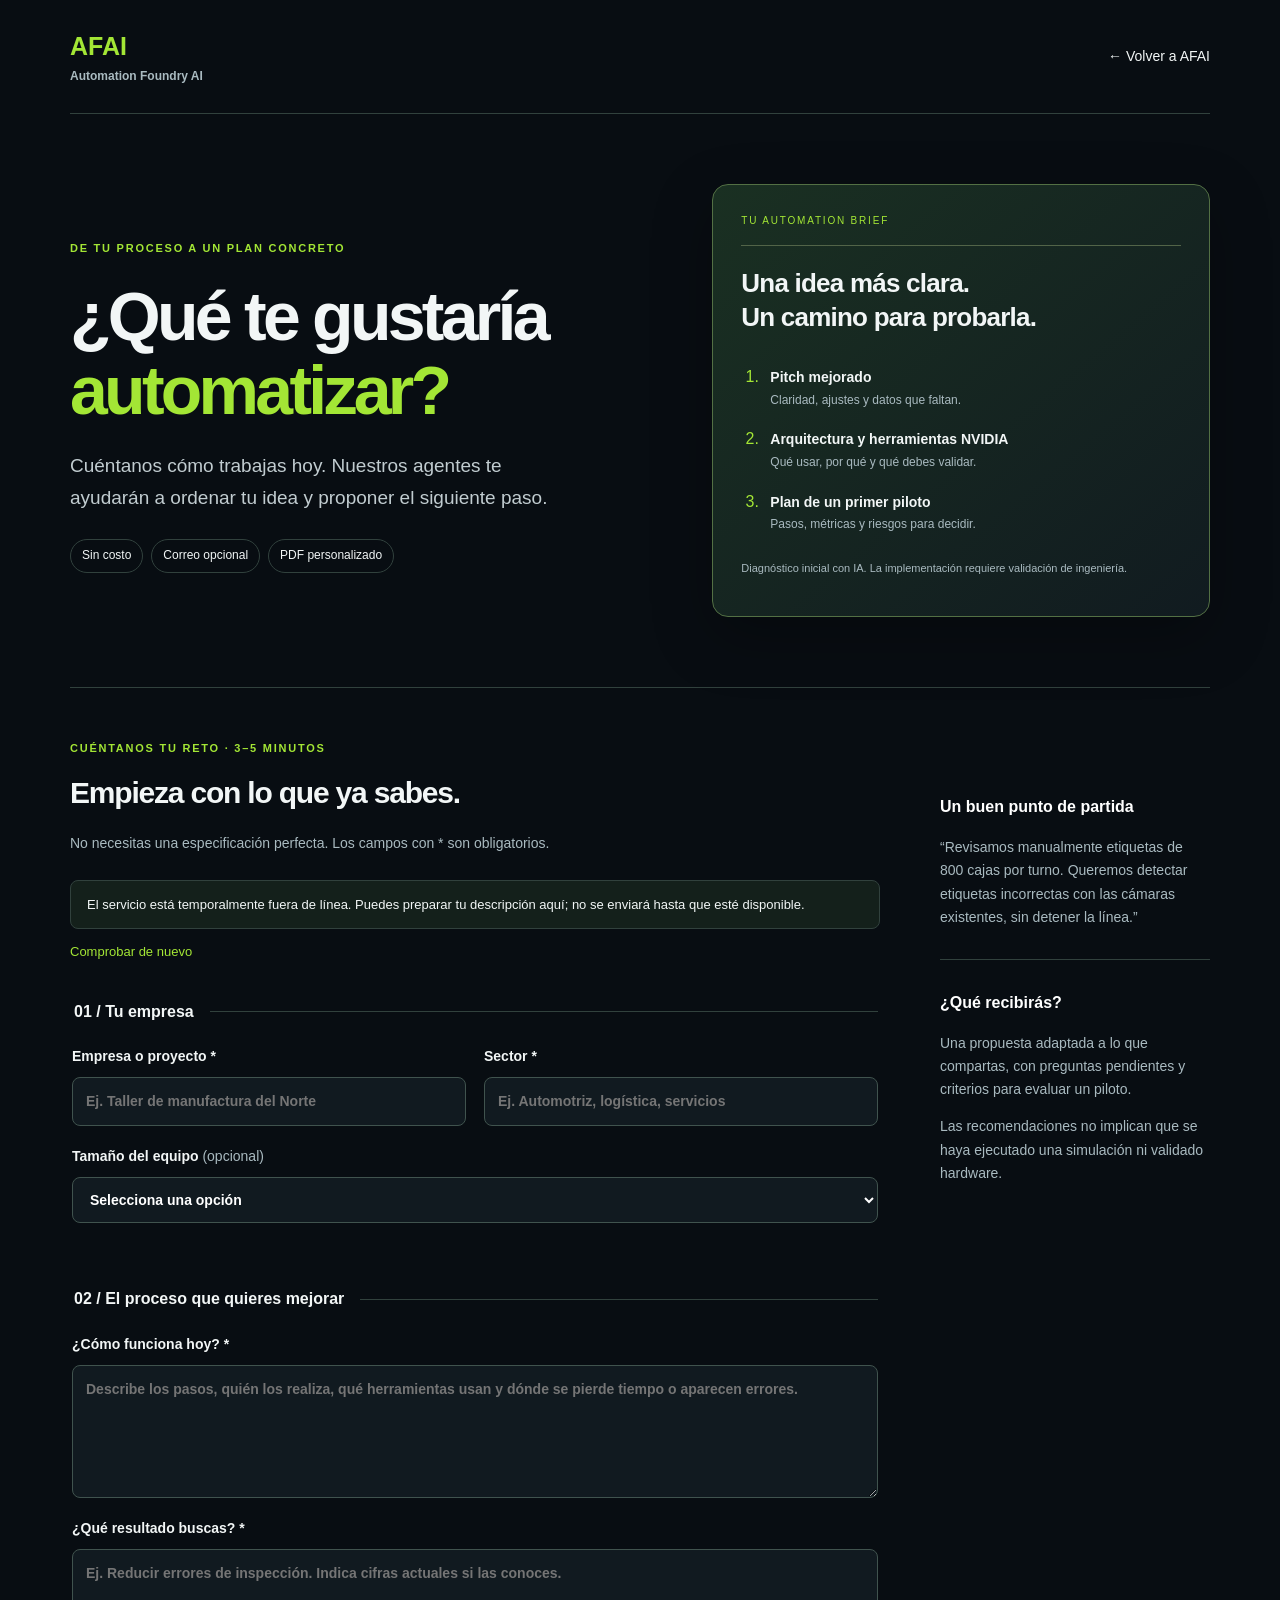
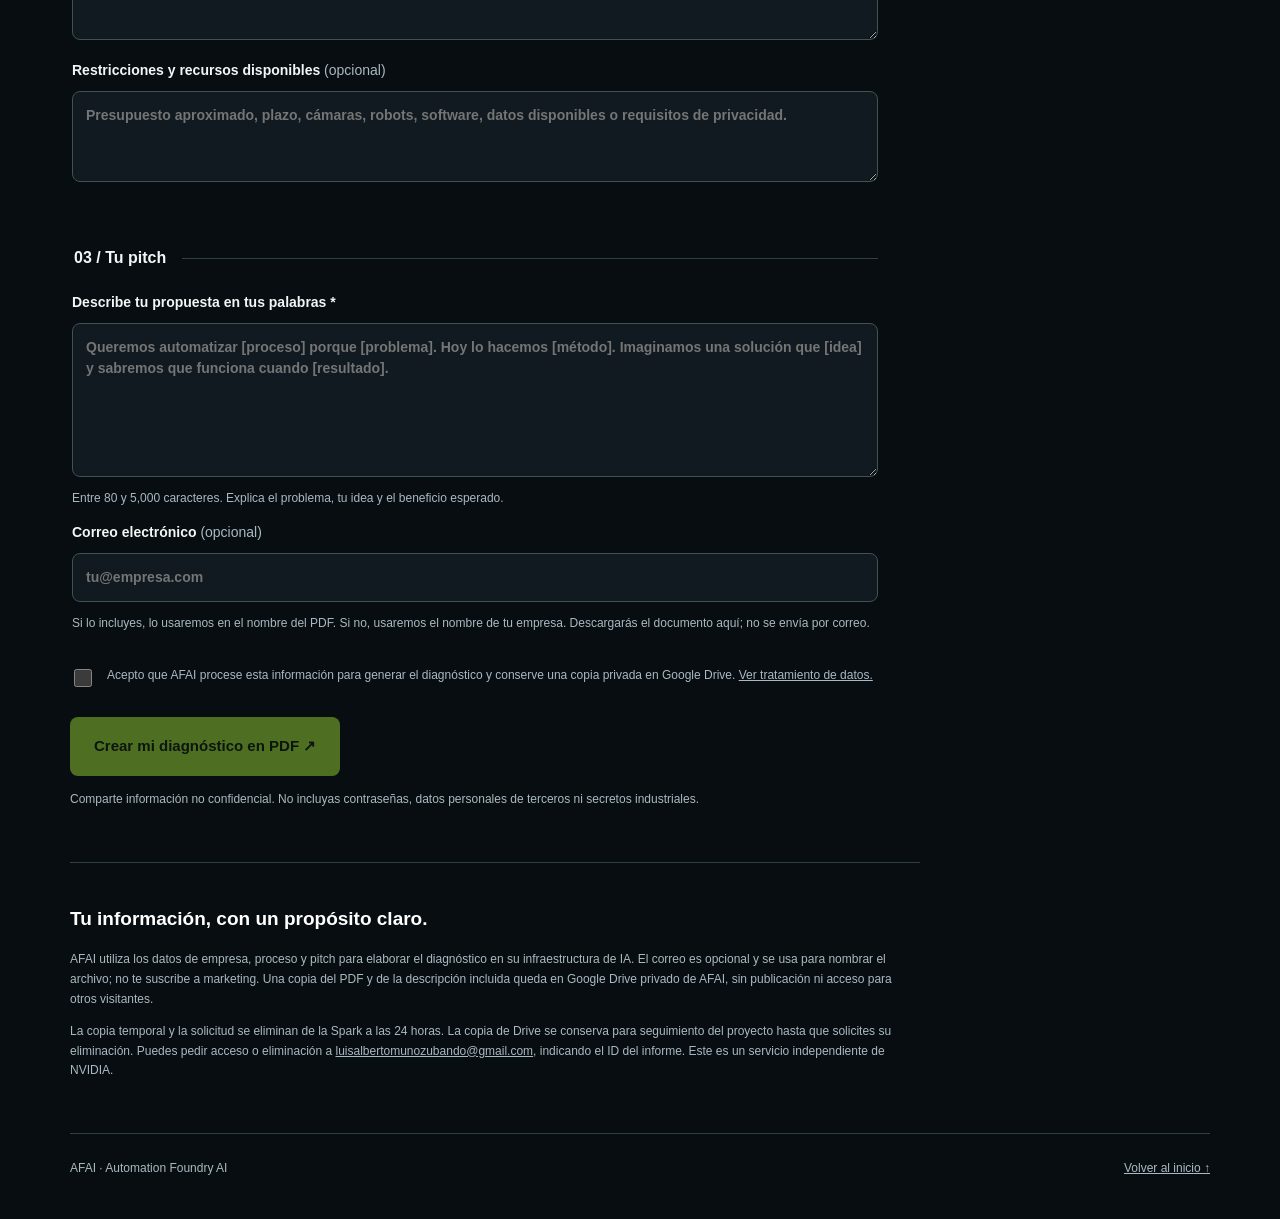
==== automation-diagnostic.html @ d3dd0110 "Add automation diagnostic intake, Spark PDF workflow and private Drive archive" ====
<!doctype html>
<html lang="es"><head><meta charset="utf-8"><meta name="viewport" content="width=device-width,initial-scale=1"><meta name="theme-color" content="#080d12"><meta name="description" content="Describe tu proceso y transforma tu idea en un plan inicial de automatización con recomendaciones NVIDIA y un PDF personalizado."><title>Tu diagnóstico de automatización | AFAI</title><link rel="stylesheet" href="assets/diagnostic.css"></head>
<body><header><a href="./" class="brand">AFAI <span>Automation Foundry AI</span></a><a href="./" class="back">← Volver a AFAI</a></header>
<main><section class="intro"><div><p class="eyebrow">DE TU PROCESO A UN PLAN CONCRETO</p><h1>¿Qué te gustaría<br><em>automatizar?</em></h1><p class="lead">Cuéntanos cómo trabajas hoy. Nuestros agentes te ayudarán a ordenar tu idea y proponer el siguiente paso.</p><div class="tags"><span>Sin costo</span><span>Correo opcional</span><span>PDF personalizado</span></div></div><aside class="preview"><div class="doc-label">TU AUTOMATION BRIEF</div><h2>Una idea más clara.<br>Un camino para probarla.</h2><ol><li><b>Pitch mejorado</b><span>Claridad, ajustes y datos que faltan.</span></li><li><b>Arquitectura y herramientas NVIDIA</b><span>Qué usar, por qué y qué debes validar.</span></li><li><b>Plan de un primer piloto</b><span>Pasos, métricas y riesgos para decidir.</span></li></ol><p>Diagnóstico inicial con IA. La implementación requiere validación de ingeniería.</p></aside></section>
<section class="workspace"><div><p class="eyebrow">CUÉNTANOS TU RETO · 3–5 MINUTOS</p><h2>Empieza con lo que ya sabes.</h2><p class="muted">No necesitas una especificación perfecta. Los campos con * son obligatorios.</p><div id="availability" role="status" aria-live="polite">Comprobando disponibilidad del servicio…</div><button type="button" class="text-button" id="retry">Comprobar de nuevo</button>
<form id="diagnostic-form"><fieldset><legend>01 / Tu empresa</legend><div class="grid"><label>Empresa o proyecto *<input name="company" required minlength="2" maxlength="160" autocomplete="organization" placeholder="Ej. Taller de manufactura del Norte"></label><label>Sector *<input name="industry" required minlength="2" maxlength="160" placeholder="Ej. Automotriz, logística, servicios"></label></div><label>Tamaño del equipo <span>(opcional)</span><select name="company_size"><option value="">Selecciona una opción</option><option>1–10 personas</option><option>11–50 personas</option><option>51–250 personas</option><option>Más de 250 personas</option></select></label></fieldset>
<fieldset><legend>02 / El proceso que quieres mejorar</legend><label>¿Cómo funciona hoy? *<textarea name="process" required minlength="40" maxlength="4000" rows="5" placeholder="Describe los pasos, quién los realiza, qué herramientas usan y dónde se pierde tiempo o aparecen errores."></textarea></label><label>¿Qué resultado buscas? *<textarea name="goal" required minlength="10" maxlength="1500" rows="3" placeholder="Ej. Reducir errores de inspección. Indica cifras actuales si las conoces."></textarea></label><label>Restricciones y recursos disponibles <span>(opcional)</span><textarea name="constraints" maxlength="2000" rows="3" placeholder="Presupuesto aproximado, plazo, cámaras, robots, software, datos disponibles o requisitos de privacidad."></textarea></label></fieldset>
<fieldset><legend>03 / Tu pitch</legend><label>Describe tu propuesta en tus palabras *<textarea name="pitch" required minlength="80" maxlength="5000" rows="6" placeholder="Queremos automatizar [proceso] porque [problema]. Hoy lo hacemos [método]. Imaginamos una solución que [idea] y sabremos que funciona cuando [resultado]."></textarea></label><p class="hint">Entre 80 y 5,000 caracteres. Explica el problema, tu idea y el beneficio esperado.</p><label>Correo electrónico <span>(opcional)</span><input name="email" type="email" maxlength="254" autocomplete="email" placeholder="tu@empresa.com"></label><p class="hint">Si lo incluyes, lo usaremos en el nombre del PDF. Si no, usaremos el nombre de tu empresa. Descargarás el documento aquí; no se envía por correo.</p></fieldset>
<div class="trap" aria-hidden="true"><label>Website<input name="website" tabindex="-1" autocomplete="off"></label></div>
<label class="consent"><input type="checkbox" name="consent" required><span>Acepto que AFAI procese esta información para generar el diagnóstico y conserve una copia privada en Google Drive. <a href="#privacy">Ver tratamiento de datos.</a></span></label>
<button class="primary" id="generate" disabled>Crear mi diagnóstico en PDF ↗</button><p class="hint">Comparte información no confidencial. No incluyas contraseñas, datos personales de terceros ni secretos industriales.</p></form>
<div id="result" hidden tabindex="-1"><p class="eyebrow">TU DIAGNÓSTICO</p><h3 id="stage" role="status" aria-live="polite"></h3><p id="save-status"></p><button id="resume" class="text-button" hidden>Consultar de nuevo</button><button id="download" class="primary" hidden>Descargar PDF ↓</button><p id="expiry" class="hint" hidden>La descarga está disponible durante 24 horas desde la solicitud. Guarda el PDF antes de cerrar esta pestaña.</p></div></div>
<aside class="guide"><h3>Un buen punto de partida</h3><p>“Revisamos manualmente etiquetas de 800 cajas por turno. Queremos detectar etiquetas incorrectas con las cámaras existentes, sin detener la línea.”</p><hr><h3>¿Qué recibirás?</h3><p>Una propuesta adaptada a lo que compartas, con preguntas pendientes y criterios para evaluar un piloto.</p><p>Las recomendaciones no implican que se haya ejecutado una simulación ni validado hardware.</p></aside></section>
<section class="privacy" id="privacy"><h2>Tu información, con un propósito claro.</h2><p>AFAI utiliza los datos de empresa, proceso y pitch para elaborar el diagnóstico en su infraestructura de IA. El correo es opcional y se usa para nombrar el archivo; no te suscribe a marketing. Una copia del PDF y de la descripción incluida queda en Google Drive privado de AFAI, sin publicación ni acceso para otros visitantes.</p><p>La copia temporal y la solicitud se eliminan de la Spark a las 24 horas. La copia de Drive se conserva para seguimiento del proyecto hasta que solicites su eliminación. Puedes pedir acceso o eliminación a <a href="mailto:luisalbertomunozubando@gmail.com">luisalbertomunozubando@gmail.com</a>, indicando el ID del informe. Este es un servicio independiente de NVIDIA.</p></section></main><footer>AFAI · Automation Foundry AI <a href="./">Volver al inicio ↑</a></footer><script src="assets/diagnostic.js" defer></script></body></html>
---- assets/diagnostic.css ----
:root{color-scheme:dark;--green:#a3e635;--muted:#a9bac0;--line:#31413d}*{box-sizing:border-box}body{margin:0;background:#080d12;color:#f2f6f6;font-family:Arial,sans-serif;line-height:1.65}a{color:inherit}header,main,footer{width:min(1140px,calc(100% - 40px));margin:auto}header{display:flex;justify-content:space-between;align-items:center;padding:26px 0;border-bottom:1px solid var(--line);gap:20px}.brand{font-size:25px;font-weight:800;text-decoration:none;color:var(--green)}.brand span{font-size:12px;color:var(--muted);display:block}.back{font-size:14px;text-decoration:none}.intro{display:grid;grid-template-columns:1.15fr 1fr;gap:70px;padding:70px 0;align-items:center}.eyebrow{color:var(--green);font-size:11px;letter-spacing:.16em;font-weight:bold}h1{font-size:clamp(42px,5.6vw,68px);line-height:1.08;letter-spacing:-.055em;margin:23px 0}em{font-style:normal;color:var(--green)}.lead{font-size:19px;color:#c1ccd0;max-width:500px}.tags{display:flex;gap:8px;flex-wrap:wrap;margin-top:26px}.tags span{border:1px solid var(--line);padding:6px 11px;border-radius:30px;font-size:12px}.preview{border:1px solid #537044;border-radius:16px;padding:28px;background:linear-gradient(140deg,#1a3022,#111b20);box-shadow:0 20px 60px #0004}.doc-label{font-size:10px;letter-spacing:.18em;color:var(--green);border-bottom:1px solid #526448;padding-bottom:15px}.preview h2{font-size:26px;line-height:1.3;letter-spacing:-.03em}.preview ol{padding-left:22px}.preview li{padding:8px 0 8px 7px;color:var(--green)}.preview b{color:#f2f6f6;font-size:14px}.preview li span{display:block;font-size:12px;color:var(--muted)}.preview p{font-size:11px;color:var(--muted)}.workspace{display:grid;grid-template-columns:minmax(0,1fr) 270px;gap:60px;border-top:1px solid var(--line);padding:40px 0}.workspace h2{font-size:30px;letter-spacing:-.04em;margin:10px 0}.muted{color:var(--muted);font-size:14px}#availability{padding:13px 16px;border:1px solid var(--line);border-radius:8px;background:#14201b;font-size:13px;margin-top:25px}.text-button{border:0;background:none;color:var(--green);cursor:pointer;padding:12px 0;font:inherit;font-size:13px}fieldset{border:0;border-top:1px solid var(--line);padding:20px 0;margin-top:24px}legend{font-size:16px;font-weight:bold;padding-right:16px}label{display:block;margin-bottom:19px;font-size:14px;font-weight:bold}label span{font-weight:normal;color:var(--muted)}input,select,textarea{font:inherit;display:block;width:100%;margin-top:9px;border:1px solid #40534e;background:#111a20;color:white;border-radius:8px;padding:13px;line-height:1.5}input:focus,select:focus,textarea:focus{outline:2px solid var(--green);outline-offset:2px}textarea{resize:vertical}.grid{display:grid;grid-template-columns:1fr 1fr;gap:18px}.hint{font-size:12px;color:var(--muted);margin-top:-7px}.consent{display:flex;align-items:flex-start;gap:12px;font-size:12px}.consent input{width:18px;height:18px;flex-shrink:0;margin-top:3px;accent-color:var(--green)}.primary{border:0;border-radius:8px;padding:17px 24px;background:var(--green);color:#13200a;font:inherit;font-size:15px;font-weight:bold;cursor:pointer;margin:8px 0 21px}.primary:disabled{opacity:.45;cursor:not-allowed}.primary:hover:not(:disabled){background:#c5f58b}.trap{position:absolute;left:-10000px}.guide{padding-top:50px;color:var(--muted);font-size:14px}.guide h3{color:white;font-size:16px}.guide hr{border:0;border-top:1px solid var(--line);margin:30px 0}.privacy{border-top:1px solid var(--line);padding:25px 0 40px;color:var(--muted);font-size:12px;max-width:850px}.privacy h2{font-size:19px;color:white}#result{padding:24px;background:#14251d;border:1px solid #527446;border-radius:12px;margin-top:22px}#stage{font-size:19px}footer{border-top:1px solid var(--line);padding:25px 0 40px;font-size:12px;color:var(--muted);display:flex;justify-content:space-between;gap:20px}[hidden]{display:none!important}button:focus-visible,a:focus-visible{outline:2px solid var(--green);outline-offset:4px}@media(max-width:800px){.intro{gap:30px}.workspace{grid-template-columns:1fr}.guide{display:none}}@media(max-width:600px){.intro{grid-template-columns:1fr;padding:40px 0}.grid{grid-template-columns:1fr;gap:0}.brand span{font-size:10px}.back{font-size:12px}.workspace{padding-top:25px}.primary{width:100%}.preview{padding:22px}h1{font-size:46px}}
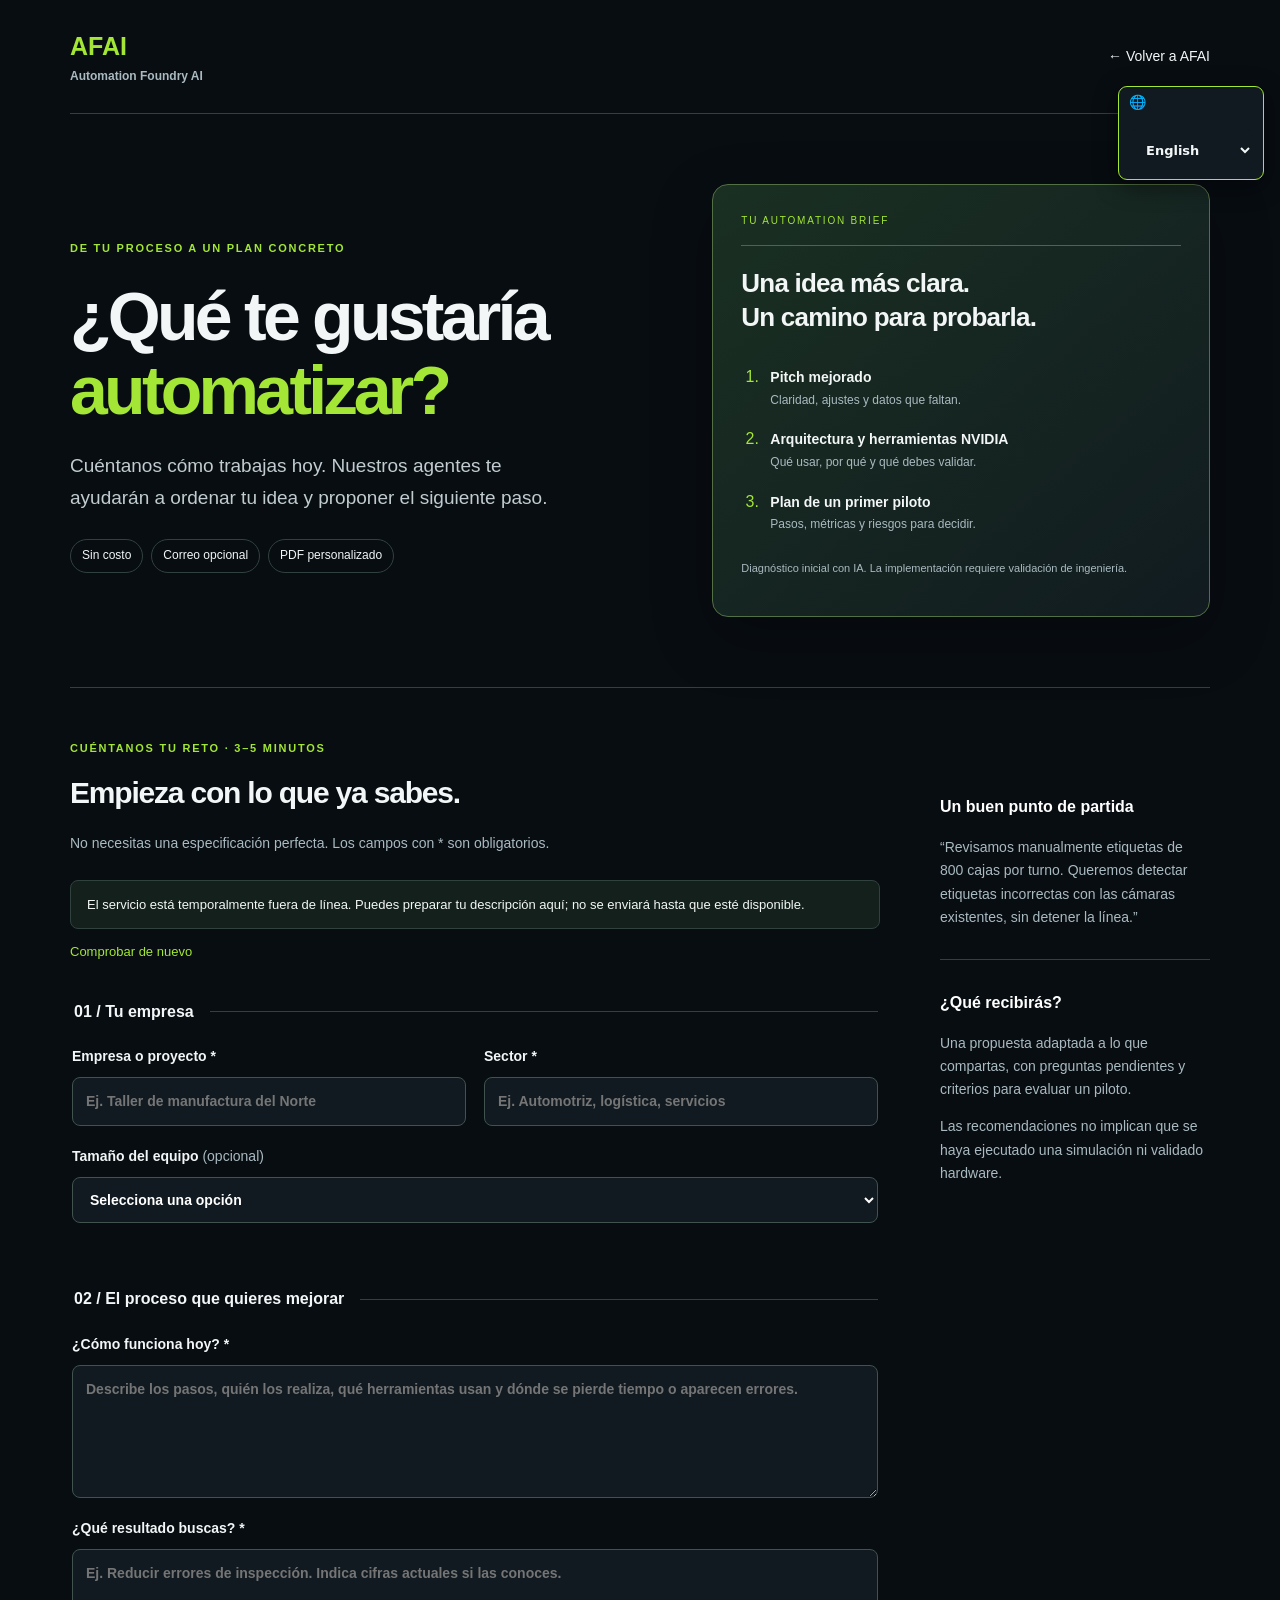
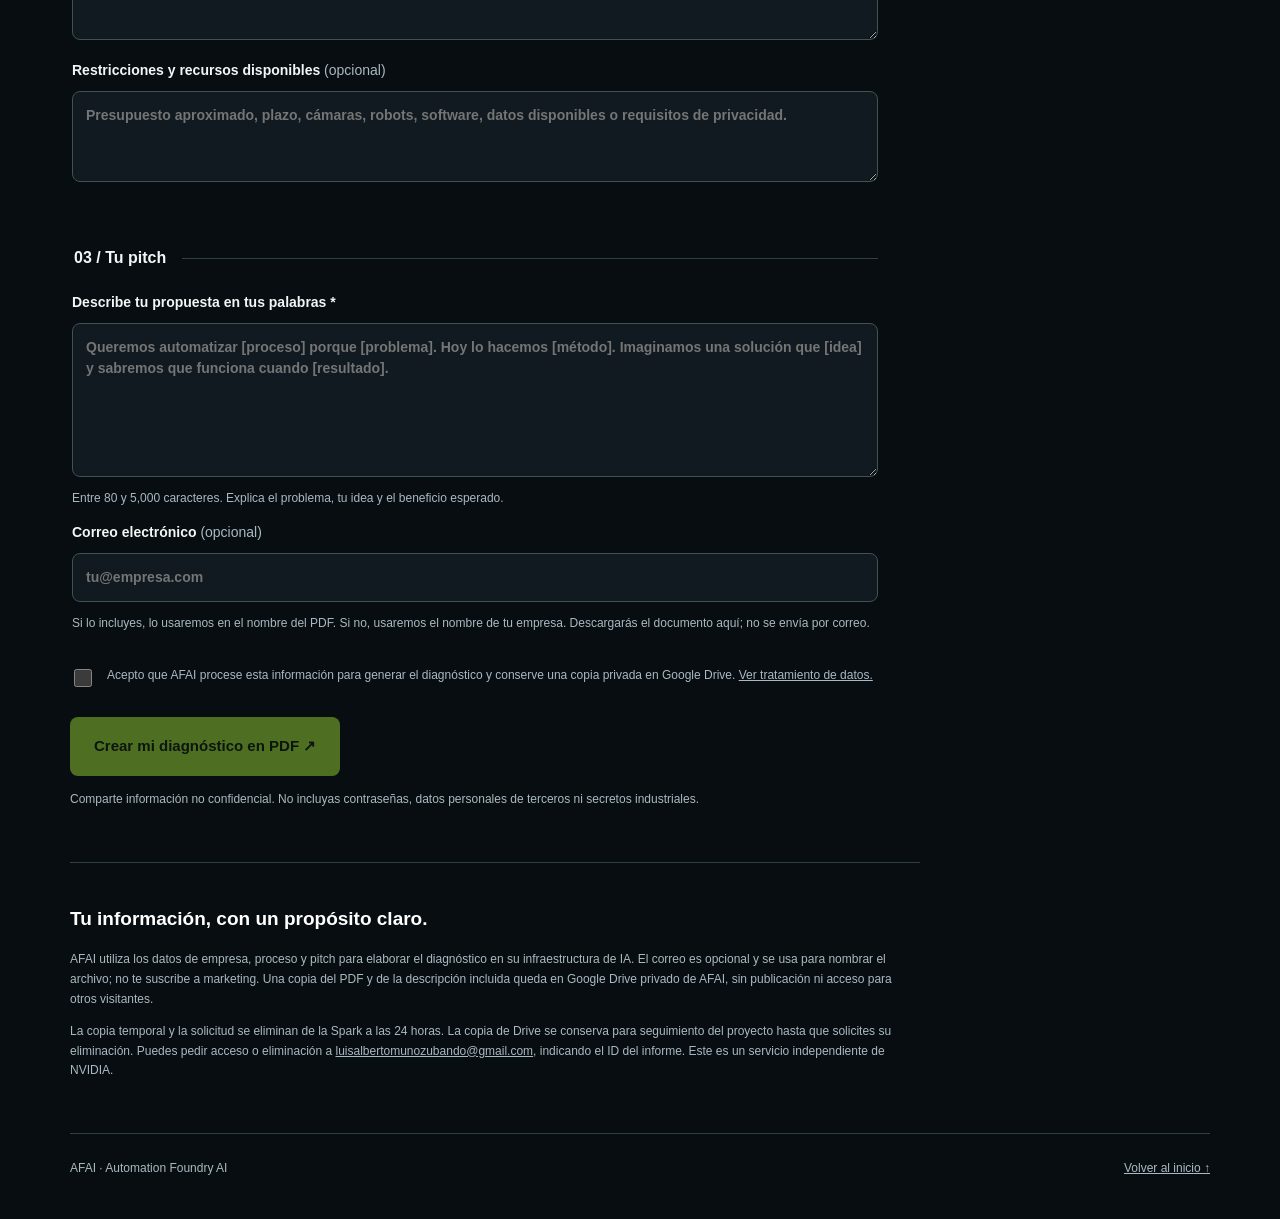
==== commit 4db9e714: "Add shared language selector to automation-diagnostic.html" ====
--- a/automation-diagnostic.html
+++ b/automation-diagnostic.html
@@ -11,4 +11,5 @@
 <button class="primary" id="generate" disabled>Crear mi diagnóstico en PDF ↗</button><p class="hint">Comparte información no confidencial. No incluyas contraseñas, datos personales de terceros ni secretos industriales.</p></form>
 <div id="result" hidden tabindex="-1"><p class="eyebrow">TU DIAGNÓSTICO</p><h3 id="stage" role="status" aria-live="polite"></h3><p id="save-status"></p><button id="resume" class="text-button" hidden>Consultar de nuevo</button><button id="download" class="primary" hidden>Descargar PDF ↓</button><p id="expiry" class="hint" hidden>La descarga está disponible durante 24 horas desde la solicitud. Guarda el PDF antes de cerrar esta pestaña.</p></div></div>
 <aside class="guide"><h3>Un buen punto de partida</h3><p>“Revisamos manualmente etiquetas de 800 cajas por turno. Queremos detectar etiquetas incorrectas con las cámaras existentes, sin detener la línea.”</p><hr><h3>¿Qué recibirás?</h3><p>Una propuesta adaptada a lo que compartas, con preguntas pendientes y criterios para evaluar un piloto.</p><p>Las recomendaciones no implican que se haya ejecutado una simulación ni validado hardware.</p></aside></section>
-<section class="privacy" id="privacy"><h2>Tu información, con un propósito claro.</h2><p>AFAI utiliza los datos de empresa, proceso y pitch para elaborar el diagnóstico en su infraestructura de IA. El correo es opcional y se usa para nombrar el archivo; no te suscribe a marketing. Una copia del PDF y de la descripción incluida queda en Google Drive privado de AFAI, sin publicación ni acceso para otros visitantes.</p><p>La copia temporal y la solicitud se eliminan de la Spark a las 24 horas. La copia de Drive se conserva para seguimiento del proyecto hasta que solicites su eliminación. Puedes pedir acceso o eliminación a <a href="mailto:luisalbertomunozubando@gmail.com">luisalbertomunozubando@gmail.com</a>, indicando el ID del informe. Este es un servicio independiente de NVIDIA.</p></section></main><footer>AFAI · Automation Foundry AI <a href="./">Volver al inicio ↑</a></footer><script src="assets/diagnostic.js" defer></script></body></html>
+<section class="privacy" id="privacy"><h2>Tu información, con un propósito claro.</h2><p>AFAI utiliza los datos de empresa, proceso y pitch para elaborar el diagnóstico en su infraestructura de IA. El correo es opcional y se usa para nombrar el archivo; no te suscribe a marketing. Una copia del PDF y de la descripción incluida queda en Google Drive privado de AFAI, sin publicación ni acceso para otros visitantes.</p><p>La copia temporal y la solicitud se eliminan de la Spark a las 24 horas. La copia de Drive se conserva para seguimiento del proyecto hasta que solicites su eliminación. Puedes pedir acceso o eliminación a <a href="mailto:luisalbertomunozubando@gmail.com">luisalbertomunozubando@gmail.com</a>, indicando el ID del informe. Este es un servicio independiente de NVIDIA.</p></section></main><footer>AFAI · Automation Foundry AI <a href="./">Volver al inicio ↑</a></footer><script src="assets/diagnostic.js" defer></script><script src="assets/afai-i18n.js" defer></script>
+</body></html>
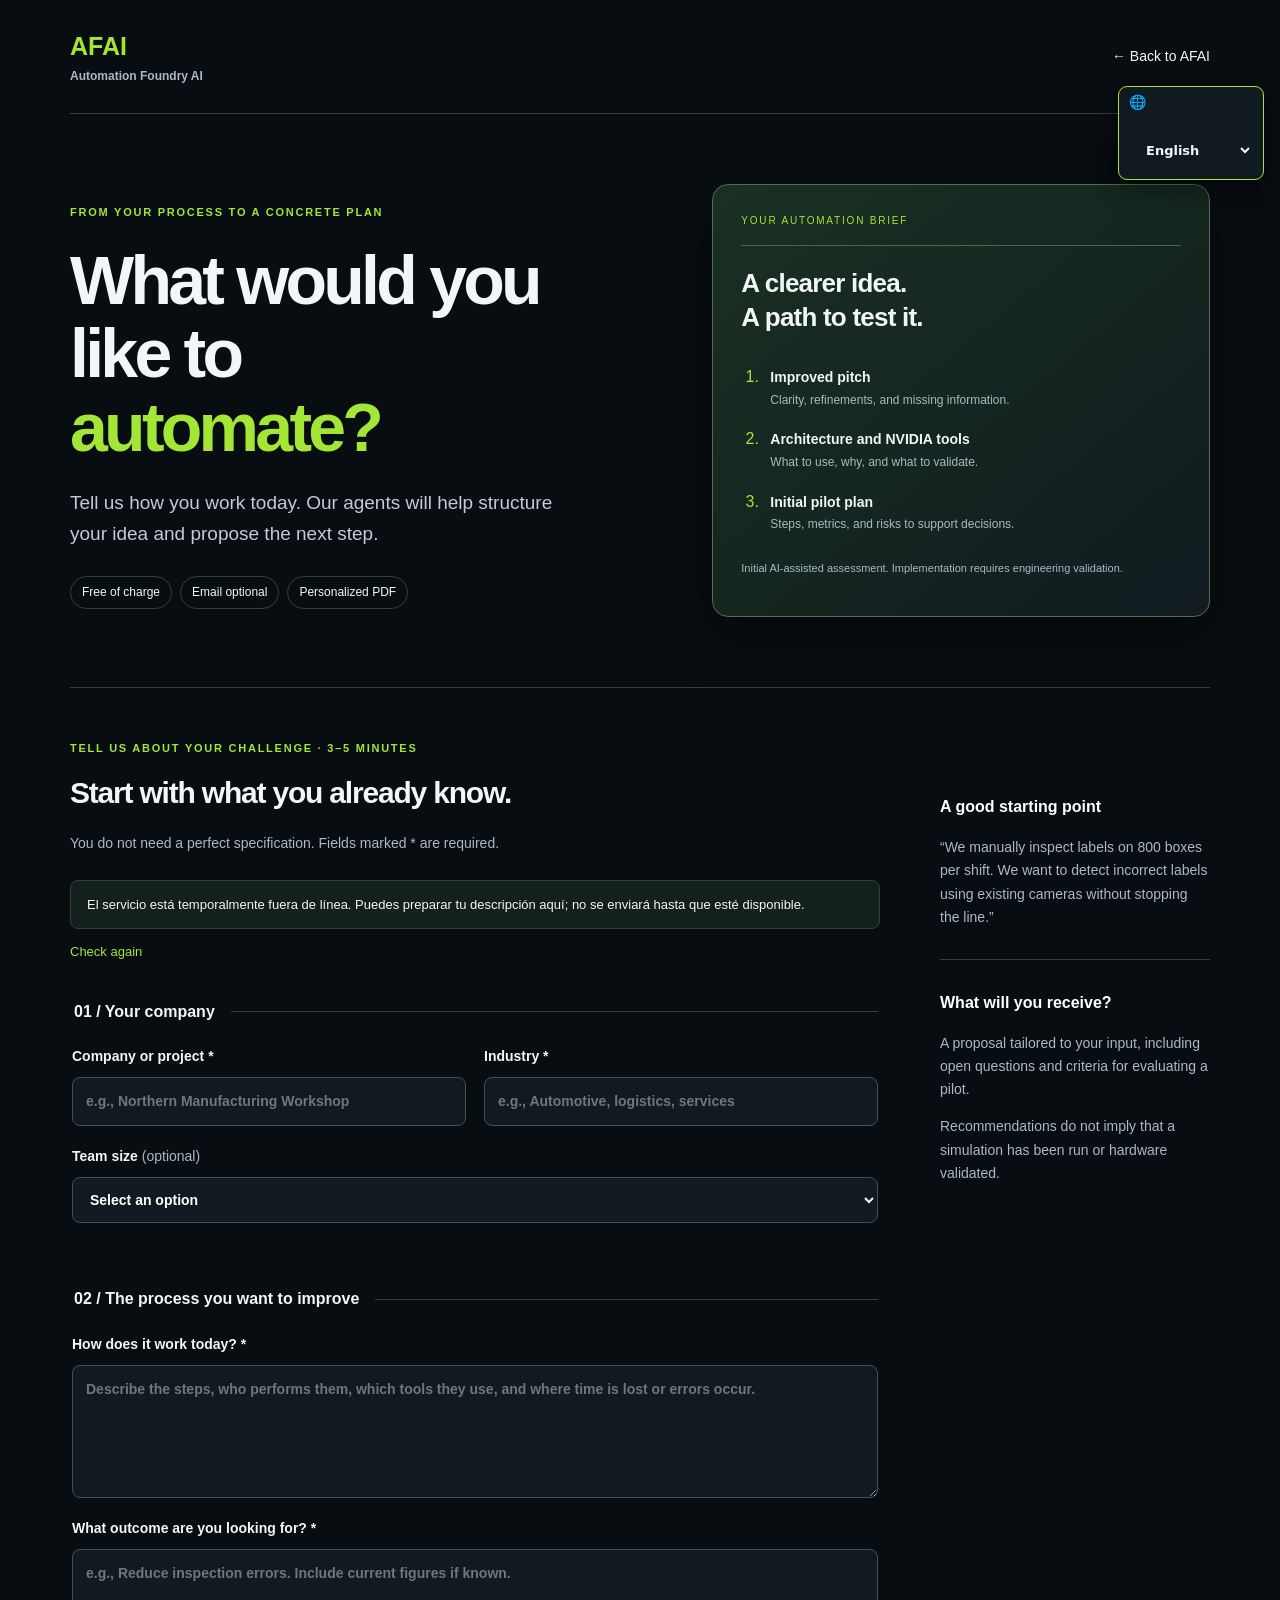
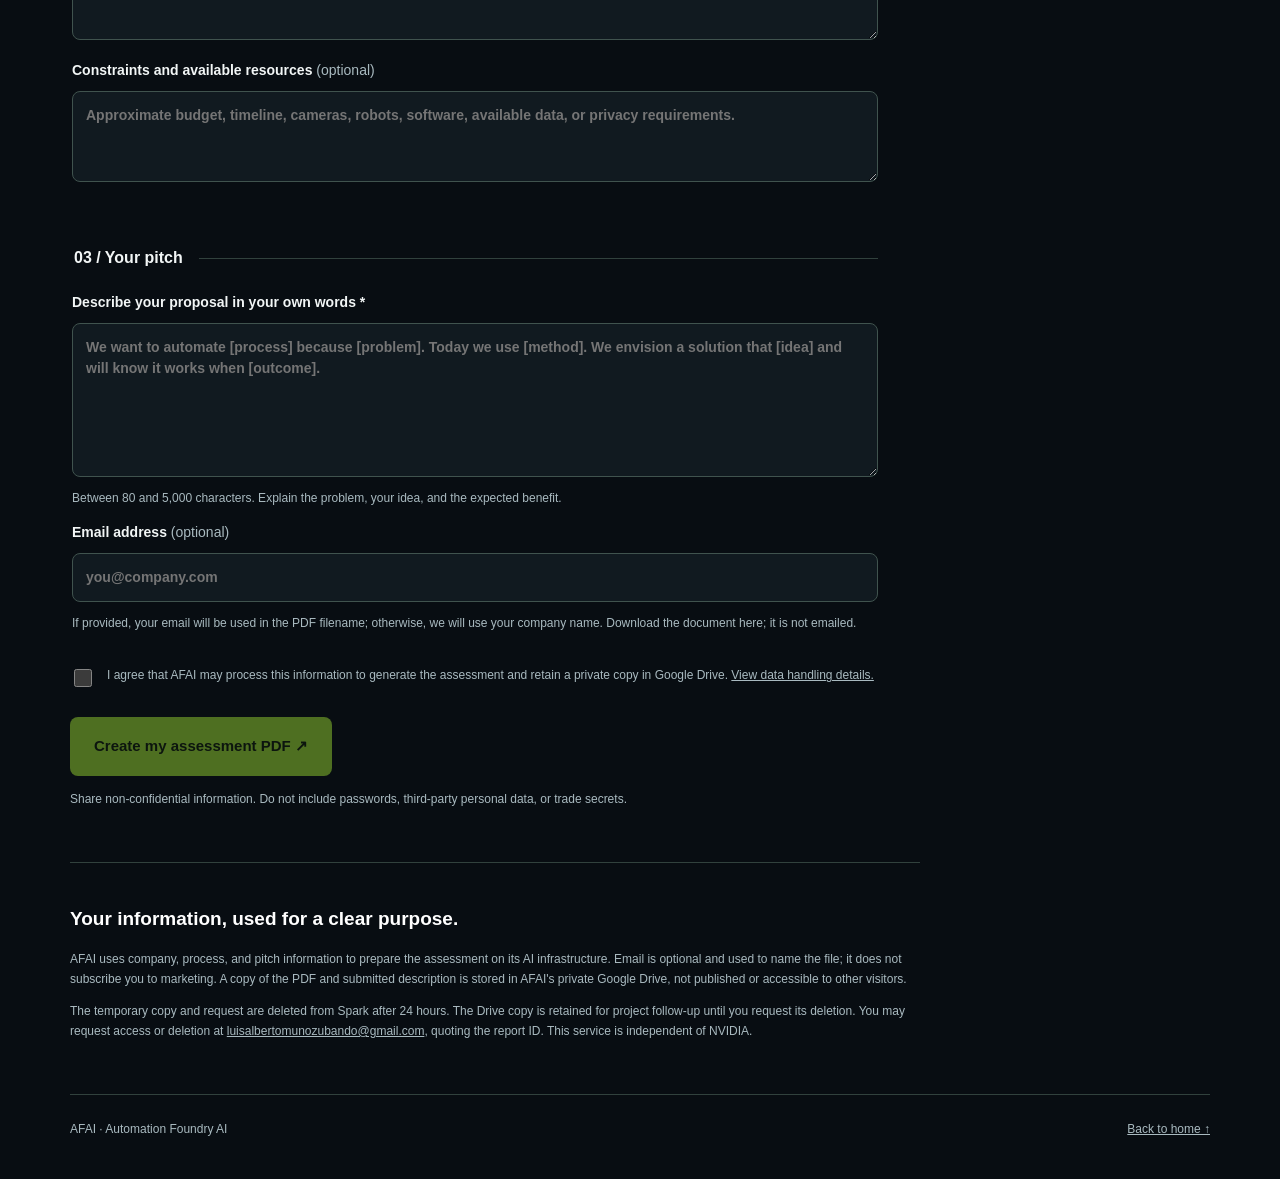
==== commit e978d1d7: "Normalize complete automation diagnostic HTML to English" ====
--- a/automation-diagnostic.html
+++ b/automation-diagnostic.html
@@ -1,15 +1,15 @@
 <!doctype html>
-<html lang="es"><head><meta charset="utf-8"><meta name="viewport" content="width=device-width,initial-scale=1"><meta name="theme-color" content="#080d12"><meta name="description" content="Describe tu proceso y transforma tu idea en un plan inicial de automatización con recomendaciones NVIDIA y un PDF personalizado."><title>Tu diagnóstico de automatización | AFAI</title><link rel="stylesheet" href="assets/diagnostic.css"></head>
-<body><header><a href="./" class="brand">AFAI <span>Automation Foundry AI</span></a><a href="./" class="back">← Volver a AFAI</a></header>
-<main><section class="intro"><div><p class="eyebrow">DE TU PROCESO A UN PLAN CONCRETO</p><h1>¿Qué te gustaría<br><em>automatizar?</em></h1><p class="lead">Cuéntanos cómo trabajas hoy. Nuestros agentes te ayudarán a ordenar tu idea y proponer el siguiente paso.</p><div class="tags"><span>Sin costo</span><span>Correo opcional</span><span>PDF personalizado</span></div></div><aside class="preview"><div class="doc-label">TU AUTOMATION BRIEF</div><h2>Una idea más clara.<br>Un camino para probarla.</h2><ol><li><b>Pitch mejorado</b><span>Claridad, ajustes y datos que faltan.</span></li><li><b>Arquitectura y herramientas NVIDIA</b><span>Qué usar, por qué y qué debes validar.</span></li><li><b>Plan de un primer piloto</b><span>Pasos, métricas y riesgos para decidir.</span></li></ol><p>Diagnóstico inicial con IA. La implementación requiere validación de ingeniería.</p></aside></section>
-<section class="workspace"><div><p class="eyebrow">CUÉNTANOS TU RETO · 3–5 MINUTOS</p><h2>Empieza con lo que ya sabes.</h2><p class="muted">No necesitas una especificación perfecta. Los campos con * son obligatorios.</p><div id="availability" role="status" aria-live="polite">Comprobando disponibilidad del servicio…</div><button type="button" class="text-button" id="retry">Comprobar de nuevo</button>
-<form id="diagnostic-form"><fieldset><legend>01 / Tu empresa</legend><div class="grid"><label>Empresa o proyecto *<input name="company" required minlength="2" maxlength="160" autocomplete="organization" placeholder="Ej. Taller de manufactura del Norte"></label><label>Sector *<input name="industry" required minlength="2" maxlength="160" placeholder="Ej. Automotriz, logística, servicios"></label></div><label>Tamaño del equipo <span>(opcional)</span><select name="company_size"><option value="">Selecciona una opción</option><option>1–10 personas</option><option>11–50 personas</option><option>51–250 personas</option><option>Más de 250 personas</option></select></label></fieldset>
-<fieldset><legend>02 / El proceso que quieres mejorar</legend><label>¿Cómo funciona hoy? *<textarea name="process" required minlength="40" maxlength="4000" rows="5" placeholder="Describe los pasos, quién los realiza, qué herramientas usan y dónde se pierde tiempo o aparecen errores."></textarea></label><label>¿Qué resultado buscas? *<textarea name="goal" required minlength="10" maxlength="1500" rows="3" placeholder="Ej. Reducir errores de inspección. Indica cifras actuales si las conoces."></textarea></label><label>Restricciones y recursos disponibles <span>(opcional)</span><textarea name="constraints" maxlength="2000" rows="3" placeholder="Presupuesto aproximado, plazo, cámaras, robots, software, datos disponibles o requisitos de privacidad."></textarea></label></fieldset>
-<fieldset><legend>03 / Tu pitch</legend><label>Describe tu propuesta en tus palabras *<textarea name="pitch" required minlength="80" maxlength="5000" rows="6" placeholder="Queremos automatizar [proceso] porque [problema]. Hoy lo hacemos [método]. Imaginamos una solución que [idea] y sabremos que funciona cuando [resultado]."></textarea></label><p class="hint">Entre 80 y 5,000 caracteres. Explica el problema, tu idea y el beneficio esperado.</p><label>Correo electrónico <span>(opcional)</span><input name="email" type="email" maxlength="254" autocomplete="email" placeholder="tu@empresa.com"></label><p class="hint">Si lo incluyes, lo usaremos en el nombre del PDF. Si no, usaremos el nombre de tu empresa. Descargarás el documento aquí; no se envía por correo.</p></fieldset>
+<html lang="en"><head><meta charset="utf-8"><meta name="viewport" content="width=device-width,initial-scale=1"><meta name="theme-color" content="#080d12"><meta name="description" content="Describe your process and turn your idea into an initial automation plan with NVIDIA recommendations and a personalized PDF."><title>Your automation assessment | AFAI</title><link rel="stylesheet" href="assets/diagnostic.css"></head>
+<body><header><a href="./" class="brand">AFAI <span>Automation Foundry AI</span></a><a href="./" class="back">← Back to AFAI</a></header>
+<main><section class="intro"><div><p class="eyebrow">FROM YOUR PROCESS TO A CONCRETE PLAN</p><h1>What would you like to<br><em>automate?</em></h1><p class="lead">Tell us how you work today. Our agents will help structure your idea and propose the next step.</p><div class="tags"><span>Free of charge</span><span>Email optional</span><span>Personalized PDF</span></div></div><aside class="preview"><div class="doc-label">YOUR AUTOMATION BRIEF</div><h2>A clearer idea.<br>A path to test it.</h2><ol><li><b>Improved pitch</b><span>Clarity, refinements, and missing information.</span></li><li><b>Architecture and NVIDIA tools</b><span>What to use, why, and what to validate.</span></li><li><b>Initial pilot plan</b><span>Steps, metrics, and risks to support decisions.</span></li></ol><p>Initial AI-assisted assessment. Implementation requires engineering validation.</p></aside></section>
+<section class="workspace"><div><p class="eyebrow">TELL US ABOUT YOUR CHALLENGE · 3–5 MINUTES</p><h2>Start with what you already know.</h2><p class="muted">You do not need a perfect specification. Fields marked * are required.</p><div id="availability" role="status" aria-live="polite">Checking service availability…</div><button type="button" class="text-button" id="retry">Check again</button>
+<form id="diagnostic-form"><fieldset><legend>01 / Your company</legend><div class="grid"><label>Company or project *<input name="company" required minlength="2" maxlength="160" autocomplete="organization" placeholder="e.g., Northern Manufacturing Workshop"></label><label>Industry *<input name="industry" required minlength="2" maxlength="160" placeholder="e.g., Automotive, logistics, services"></label></div><label>Team size <span>(optional)</span><select name="company_size"><option value="">Select an option</option><option>1–10 people</option><option>11–50 people</option><option>51–250 people</option><option>More than 250 people</option></select></label></fieldset>
+<fieldset><legend>02 / The process you want to improve</legend><label>How does it work today? *<textarea name="process" required minlength="40" maxlength="4000" rows="5" placeholder="Describe the steps, who performs them, which tools they use, and where time is lost or errors occur."></textarea></label><label>What outcome are you looking for? *<textarea name="goal" required minlength="10" maxlength="1500" rows="3" placeholder="e.g., Reduce inspection errors. Include current figures if known."></textarea></label><label>Constraints and available resources <span>(optional)</span><textarea name="constraints" maxlength="2000" rows="3" placeholder="Approximate budget, timeline, cameras, robots, software, available data, or privacy requirements."></textarea></label></fieldset>
+<fieldset><legend>03 / Your pitch</legend><label>Describe your proposal in your own words *<textarea name="pitch" required minlength="80" maxlength="5000" rows="6" placeholder="We want to automate [process] because [problem]. Today we use [method]. We envision a solution that [idea] and will know it works when [outcome]."></textarea></label><p class="hint">Between 80 and 5,000 characters. Explain the problem, your idea, and the expected benefit.</p><label>Email address <span>(optional)</span><input name="email" type="email" maxlength="254" autocomplete="email" placeholder="you@company.com"></label><p class="hint">If provided, your email will be used in the PDF filename; otherwise, we will use your company name. Download the document here; it is not emailed.</p></fieldset>
 <div class="trap" aria-hidden="true"><label>Website<input name="website" tabindex="-1" autocomplete="off"></label></div>
-<label class="consent"><input type="checkbox" name="consent" required><span>Acepto que AFAI procese esta información para generar el diagnóstico y conserve una copia privada en Google Drive. <a href="#privacy">Ver tratamiento de datos.</a></span></label>
-<button class="primary" id="generate" disabled>Crear mi diagnóstico en PDF ↗</button><p class="hint">Comparte información no confidencial. No incluyas contraseñas, datos personales de terceros ni secretos industriales.</p></form>
-<div id="result" hidden tabindex="-1"><p class="eyebrow">TU DIAGNÓSTICO</p><h3 id="stage" role="status" aria-live="polite"></h3><p id="save-status"></p><button id="resume" class="text-button" hidden>Consultar de nuevo</button><button id="download" class="primary" hidden>Descargar PDF ↓</button><p id="expiry" class="hint" hidden>La descarga está disponible durante 24 horas desde la solicitud. Guarda el PDF antes de cerrar esta pestaña.</p></div></div>
-<aside class="guide"><h3>Un buen punto de partida</h3><p>“Revisamos manualmente etiquetas de 800 cajas por turno. Queremos detectar etiquetas incorrectas con las cámaras existentes, sin detener la línea.”</p><hr><h3>¿Qué recibirás?</h3><p>Una propuesta adaptada a lo que compartas, con preguntas pendientes y criterios para evaluar un piloto.</p><p>Las recomendaciones no implican que se haya ejecutado una simulación ni validado hardware.</p></aside></section>
-<section class="privacy" id="privacy"><h2>Tu información, con un propósito claro.</h2><p>AFAI utiliza los datos de empresa, proceso y pitch para elaborar el diagnóstico en su infraestructura de IA. El correo es opcional y se usa para nombrar el archivo; no te suscribe a marketing. Una copia del PDF y de la descripción incluida queda en Google Drive privado de AFAI, sin publicación ni acceso para otros visitantes.</p><p>La copia temporal y la solicitud se eliminan de la Spark a las 24 horas. La copia de Drive se conserva para seguimiento del proyecto hasta que solicites su eliminación. Puedes pedir acceso o eliminación a <a href="mailto:luisalbertomunozubando@gmail.com">luisalbertomunozubando@gmail.com</a>, indicando el ID del informe. Este es un servicio independiente de NVIDIA.</p></section></main><footer>AFAI · Automation Foundry AI <a href="./">Volver al inicio ↑</a></footer><script src="assets/diagnostic.js" defer></script><script src="assets/afai-i18n.js" defer></script>
+<label class="consent"><input type="checkbox" name="consent" required><span>I agree that AFAI may process this information to generate the assessment and retain a private copy in Google Drive. <a href="#privacy">View data handling details.</a></span></label>
+<button class="primary" id="generate" disabled>Create my assessment PDF ↗</button><p class="hint">Share non-confidential information. Do not include passwords, third-party personal data, or trade secrets.</p></form>
+<div id="result" hidden tabindex="-1"><p class="eyebrow">YOUR ASSESSMENT</p><h3 id="stage" role="status" aria-live="polite"></h3><p id="save-status"></p><button id="resume" class="text-button" hidden>Check again</button><button id="download" class="primary" hidden>Download PDF ↓</button><p id="expiry" class="hint" hidden>The download is available for 24 hours after the request. Save the PDF before closing this tab.</p></div></div>
+<aside class="guide"><h3>A good starting point</h3><p>“We manually inspect labels on 800 boxes per shift. We want to detect incorrect labels using existing cameras without stopping the line.”</p><hr><h3>What will you receive?</h3><p>A proposal tailored to your input, including open questions and criteria for evaluating a pilot.</p><p>Recommendations do not imply that a simulation has been run or hardware validated.</p></aside></section>
+<section class="privacy" id="privacy"><h2>Your information, used for a clear purpose.</h2><p>AFAI uses company, process, and pitch information to prepare the assessment on its AI infrastructure. Email is optional and used to name the file; it does not subscribe you to marketing. A copy of the PDF and submitted description is stored in AFAI's private Google Drive, not published or accessible to other visitors.</p><p>The temporary copy and request are deleted from Spark after 24 hours. The Drive copy is retained for project follow-up until you request its deletion. You may request access or deletion at <a href="mailto:luisalbertomunozubando@gmail.com">luisalbertomunozubando@gmail.com</a>, quoting the report ID. This service is independent of NVIDIA.</p></section></main><footer>AFAI · Automation Foundry AI <a href="./">Back to home ↑</a></footer><script src="assets/diagnostic.js" defer></script><script src="assets/afai-i18n.js" defer></script>
 </body></html>
